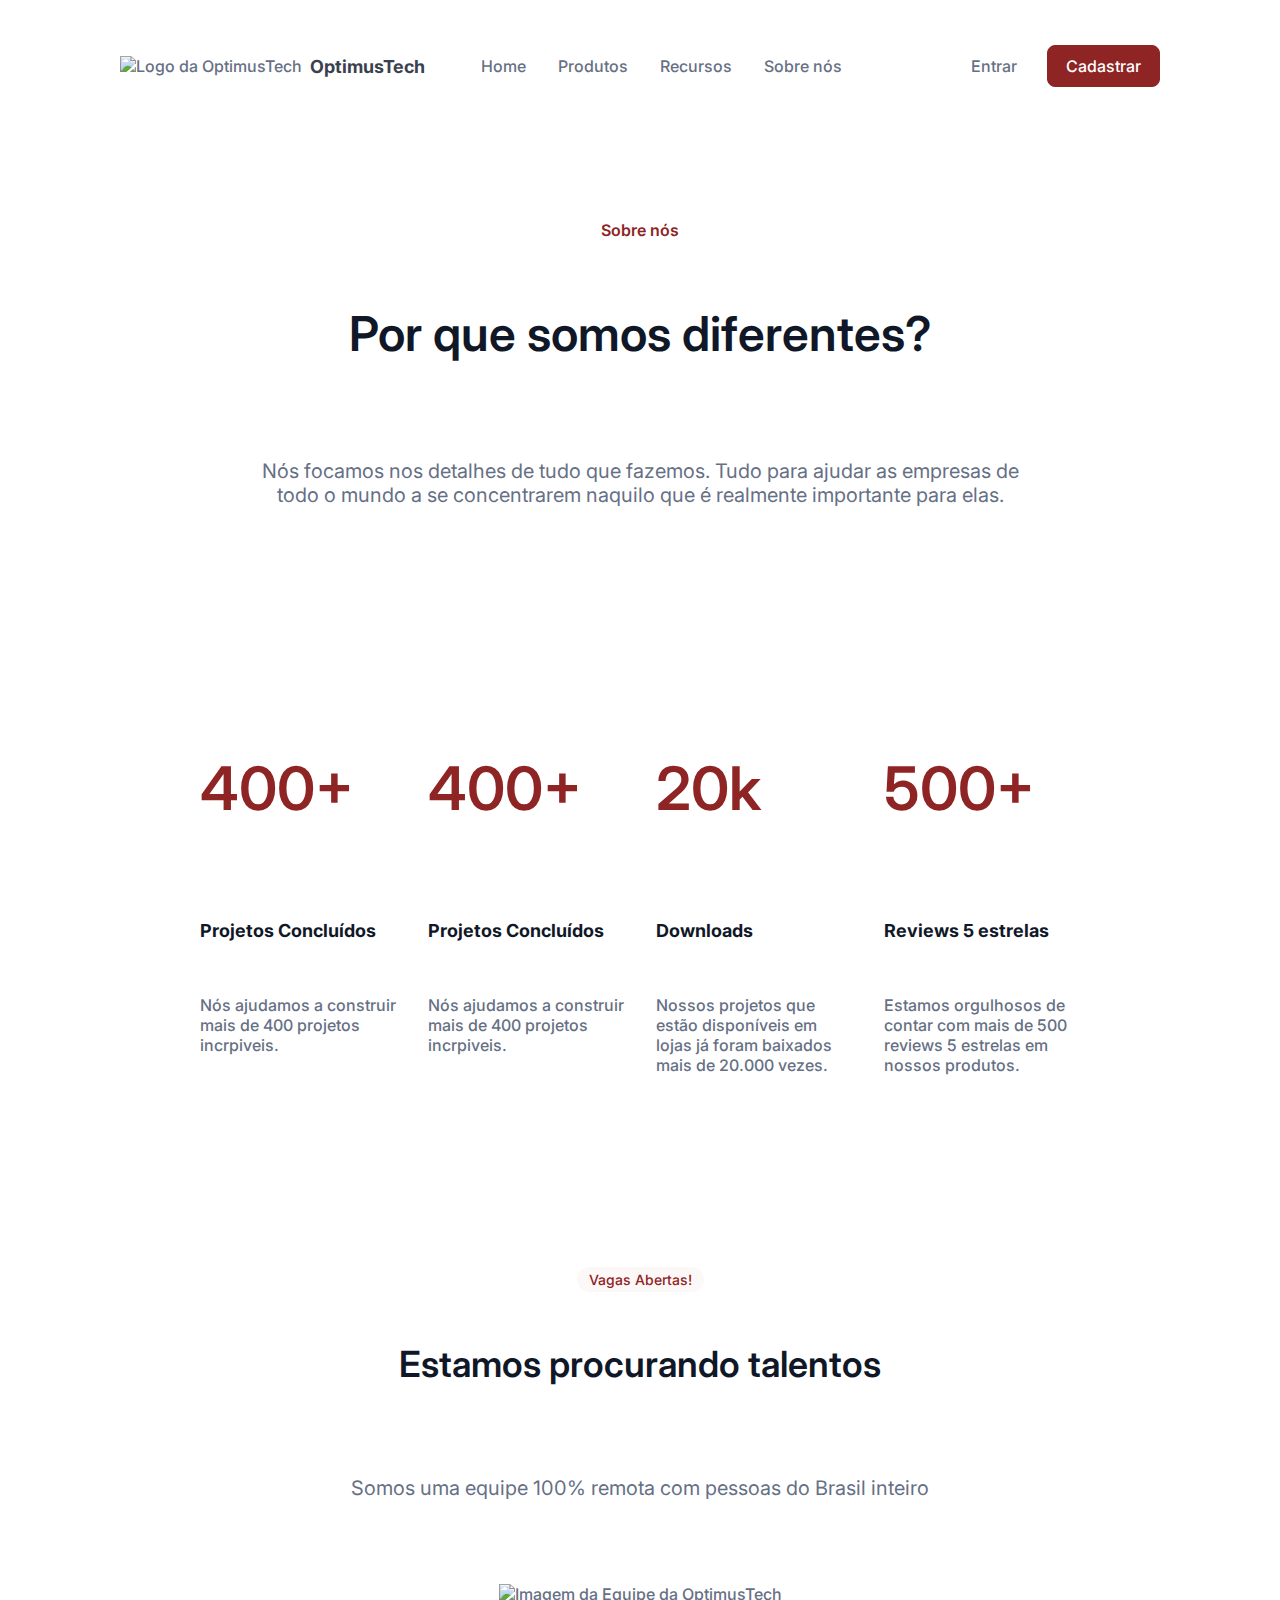
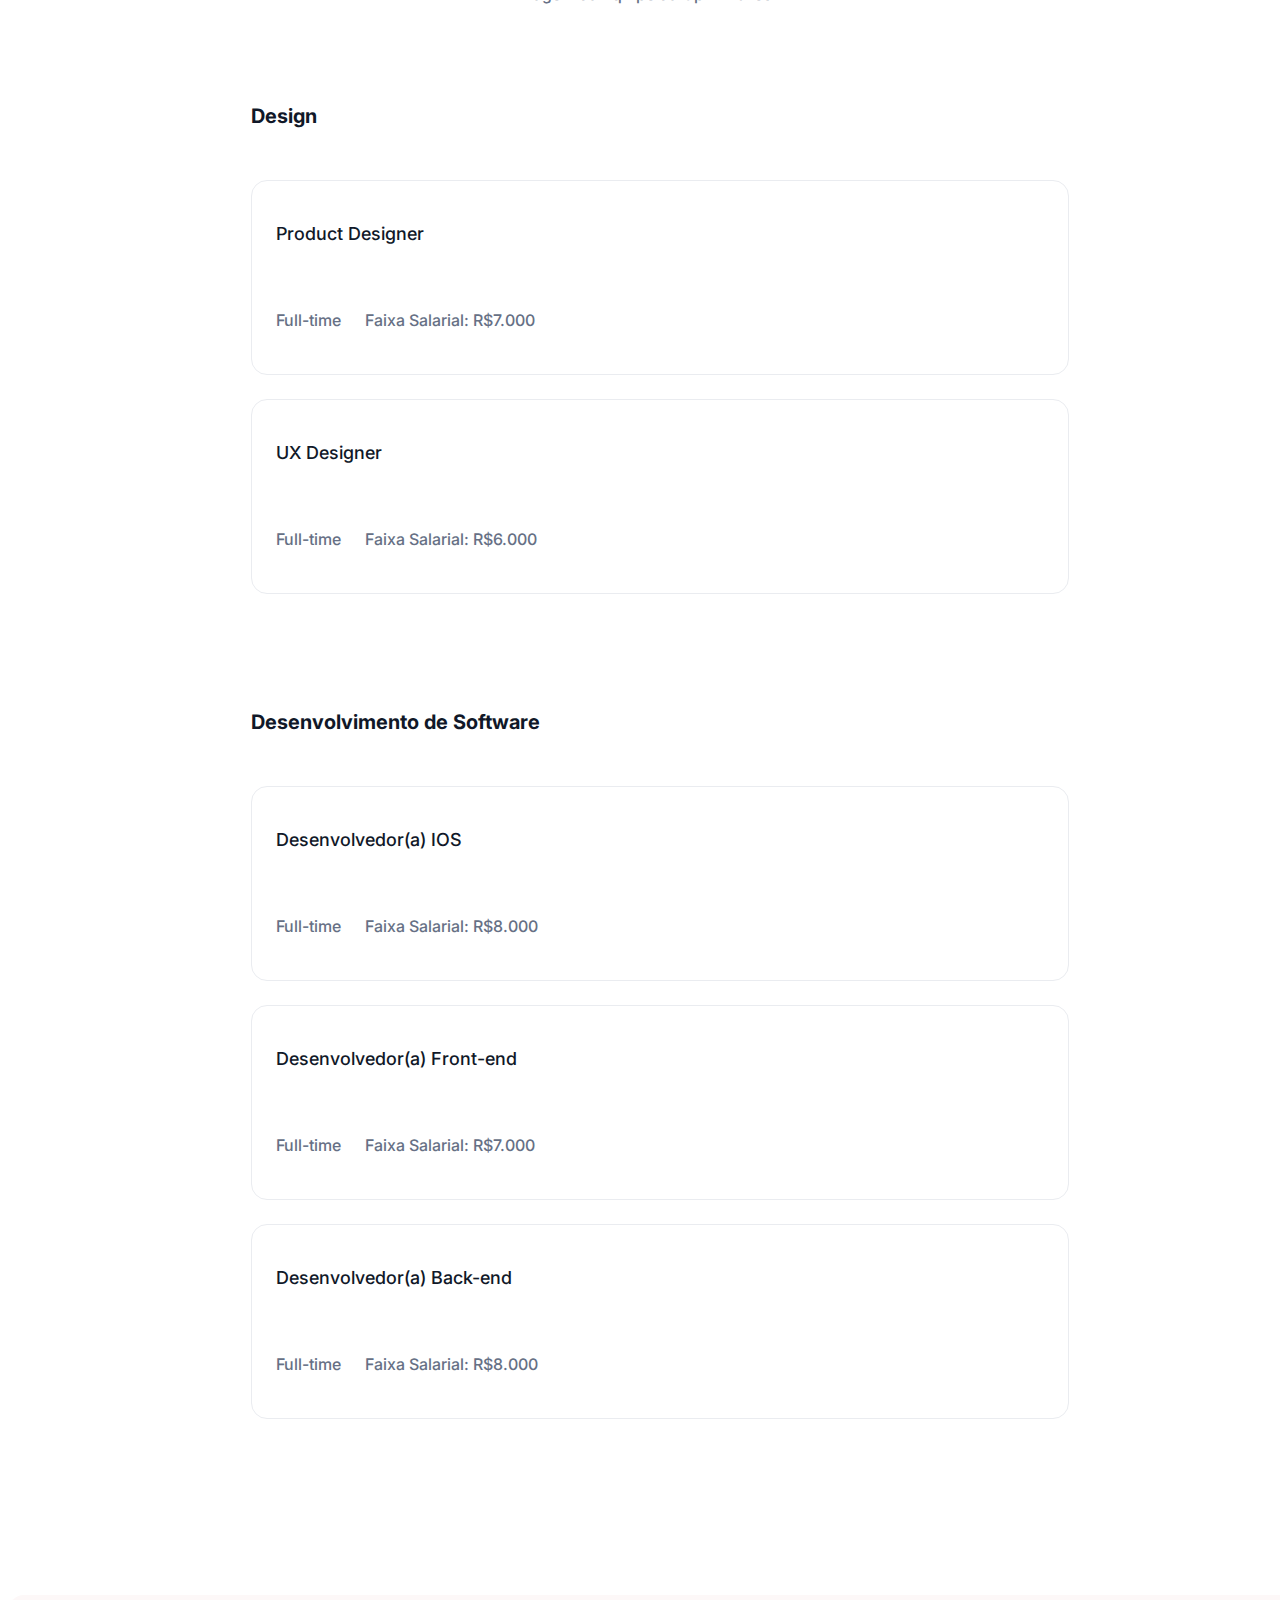
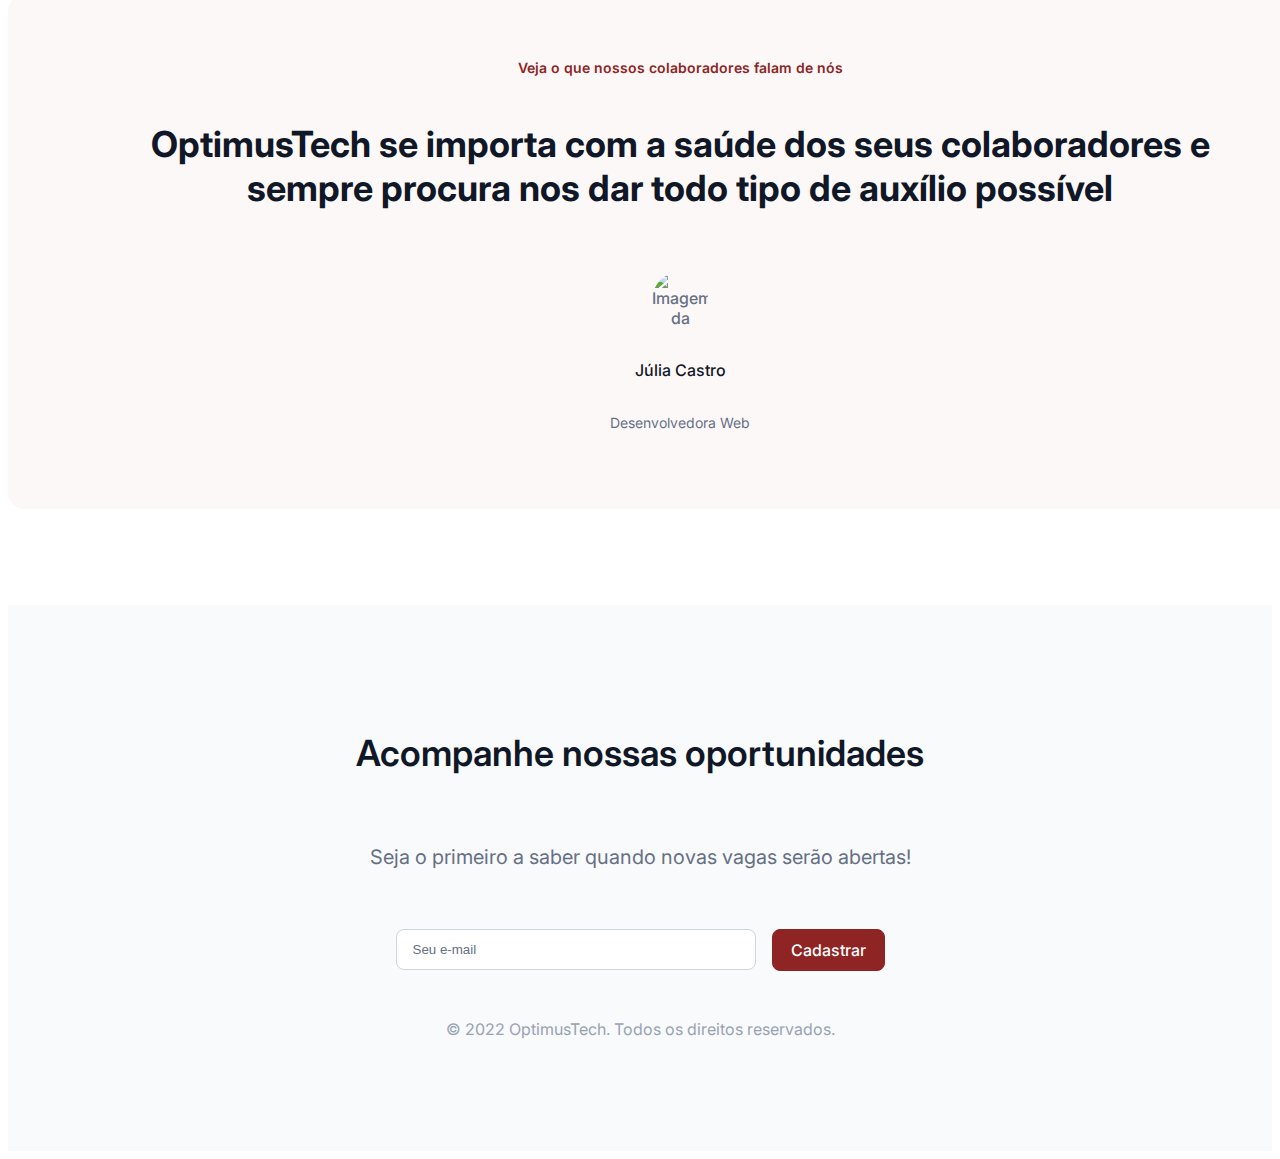
==== index.html @ 34bed28f "fix: corrigindo caminho do index.html" ====
<!DOCTYPE html>
<html lang="pt-br">
  <head>
    <meta charset="UTF-8" />
    <meta http-equiv="X-UA-Compatible" content="IE=edge" />
    <meta name="viewport" content="width=device-width, initial-scale=1.0" />

    <title>OptimusTech</title>
    <link rel="shortcut icon" href="./assets/favicon.ico" type="image/x-icon" />

    <link rel="stylesheet" href="src/styles/reset.cs" />
    <link rel="stylesheet" href="src/styles/style.css" />
  </head>

  <body>
    <header class="cabecalho">
      <section class="cabecalho__empresa">
        <img
          src="./assets/img/Logo_OptimusTech.svg"
          alt="Logo da OptimusTech"
        />
        <h2 class="cabecalho__empresa__nome">OptimusTech</h2>
      </section>

      <section class="cabecalho__navegacao">
        <nav class="cabecalho__navegacao__links">
          <a href="#" class="cabecalho__navegacao__links__item">Home</a>
          <a href="#" class="cabecalho__navegacao__links__item">Produtos</a>
          <a href="#" class="cabecalho__navegacao__links__item">Recursos</a>
          <a href="#" class="cabecalho__navegacao__links__item">Sobre nós</a>
        </nav>
      </section>

      <section></section>

      <section class="cabecalho__botoes">
        <button class="botao entrar" type="button">Entrar</button>
        <button class="botao cadastrar" type="button">Cadastrar</button>
      </section>
    </header>

    <main class="container">
      <section class="container__sobre-nos">
        <span class="container__sobre-nos__texto">Sobre nós</span>
        <h2 class="container__sobre-nos__titulo">Por que somos diferentes?</h2>
        <p class="container__sobre-nos__info">
          Nós focamos nos detalhes de tudo que fazemos. Tudo para ajudar as
          empresas de todo o mundo a se concentrarem naquilo que é realmente
          importante para elas.
        </p>
      </section>

      <section class="container__metricas">
        <ul class="lista-metricas">
          <li>
            <h2 class="lista-metricas__titulo">400+</h2>
            <h3 class="lista-metricas__subTitulo">Projetos Concluídos</h3>
            <p class="lista-metricas-info">
              Nós ajudamos a construir mais de 400 projetos incrpiveis.
            </p>
          </li>

          <li>
            <h2 class="lista-metricas__titulo">400+</h2>
            <h3 class="lista-metricas__subTitulo">Projetos Concluídos</h3>
            <p class="lista-metricas-info">
              Nós ajudamos a construir mais de 400 projetos incrpiveis.
            </p>
          </li>

          <li>
            <h2 class="lista-metricas__titulo">20k</h2>
            <h3 class="lista-metricas__subTitulo">Downloads</h3>
            <p class="lista-metricas-info">
              Nossos projetos que estão disponíveis em lojas já foram baixados
              mais de 20.000 vezes.
            </p>
          </li>

          <li>
            <h2 class="lista-metricas__titulo">500+</h2>
            <h3 class="lista-metricas__subTitulo">Reviews 5 estrelas</h3>
            <p class="lista-metricas-info">
              Estamos orgulhosos de contar com mais de 500 reviews 5 estrelas em
              nossos produtos.
            </p>
          </li>
        </ul>
      </section>

      <section class="container__vagas">
        <div class="container__vagas__textos">
          <span class="container__vagas__texto">Vagas Abertas!</span>
          <h2 class="container__vagas__titulo">Estamos procurando talentos</h2>
          <p class="container__vagas__info">
            Somos uma equipe 100% remota com pessoas do Brasil inteiro
          </p>
        </div>

        <img
          src="./assets/img/Imagem_Equipe.svg"
          alt="Imagem da Equipe da OptimusTech"
        />

        <div class="container__vagas__secao">
          <ul class="lista-vagas">
            <h3 class="lista-vagas__titulo">Design</h3>

            <div class="vagas">
              <li>
                <p class="vagas__titulo">Product Designer</p>
                <div class="vagas__info__salarial">
                  <p class="vagas__tempo">Full-time</p>
                  <p class="vagas__salario">Faixa Salarial: R$7.000</p>
                </div>
              </li>

              <li>
                <p class="vagas__titulo">UX Designer</p>
                <div class="vagas__info__salarial">
                  <p class="vagas__tempo">Full-time</p>
                  <p class="vagas__salario">Faixa Salarial: R$6.000</p>
                </div>
              </li>
            </div>
          </ul>

          <ul class="lista-vagas">
            <h3 class="lista-vagas__titulo">Desenvolvimento de Software</h3>

            <div class="vagas">
              <li>
                <p class="vagas__titulo">Desenvolvedor(a) IOS</p>
                <div class="vagas__info__salarial">
                  <p class="vagas__tempo">Full-time</p>
                  <p class="vagas__salario">Faixa Salarial: R$8.000</p>
                </div>
              </li>

              <li>
                <p class="vagas__titulo">Desenvolvedor(a) Front-end</p>
                <div class="vagas__info__salarial">
                  <p class="vagas__tempo">Full-time</p>
                  <p class="vagas__salario">Faixa Salarial: R$7.000</p>
                </div>
              </li>

              <li>
                <p class="vagas__titulo">Desenvolvedor(a) Back-end</p>
                <div class="vagas__info__salarial">
                  <p class="vagas__tempo">Full-time</p>
                  <p class="vagas__salario">Faixa Salarial: R$8.000</p>
                </div>
              </li>
            </div>
          </ul>
        </div>
      </section>

      <section class="container__depoimentos">
        <div class="container__depoimentos__textos">
          <span class="container__depoimentos__texto"
            >Veja o que nossos colaboradores falam de nós</span
          >
          <h2 class="container__depoimentos__titulo">
            OptimusTech se importa com a saúde dos seus colaboradores e sempre
            procura nos dar todo tipo de auxílio possível
          </h2>
        </div>

        <div class="container__depoimentos__colaborador">
          <img
            class="colaborador__imagem"
            src="./assets/img/Colaborador.png"
            alt="Imagem da Colaboradora Júlia"
          />

          <div class="colaborador__info">
            <p class="container__depoimentos__colaborador__nome">
              Júlia Castro
            </p>
            <p class="container__depoimentos__colaborador__area">
              Desenvolvedora Web
            </p>
          </div>
        </div>
      </section>
    </main>

    <footer class="rodape">
      <section class="rodape__container">
        <div class="oportunidades">
          <h2 class="oportunidades__titulo">Acompanhe nossas oportunidades</h2>
          <p class="oportunidades__texto">
            Seja o primeiro a saber quando novas vagas serão abertas!
          </p>
        </div>

        <form class="formulario">
          <input placeholder="Seu e-mail" type="email" id="email" />
          <button class="botao cadastrar" type="submit">Cadastrar</button>
        </form>
      </section>

      <p class="copyright">© 2022 OptimusTech. Todos os direitos reservados.</p>
    </footer>
  </body>
</html>
---- src/styles/style.css ----
@import url("https://fonts.googleapis.com/css2?family=Inter:wght@400;500;600&display=swap");

@import url("cabecalho.css");
@import url("sobre_nos.css");
@import url("metricas.css");
@import url("vagas.css");
@import url("depoimentos.css");
@import url("rodape.css");

:root {
  --branco: #ffffff;
  --cinza-azulado-claro: #f9fafb;
  --cinza-claro: #eaecf0;

  --azul-acinzentado: #98a2b3;
  --azul-acinzentado-claro: #d0d5dd;
  --azul-acinzentado-escuro: #667085;
  --azul-escuro-medio: #3a404e;
  --azul-muito-escuro: #101828;

  --vermelho-escuro: #8e2424;
  --vermelho-forte-opacidade: #c3191908;

  --fonte-principal: "Inter", sans-serif;
  --fonte-principal-peso: 500;
  --fonte-principal-tamanho: 16px;
}

body {
  background-color: var(--branco);
  color: var(--azul-acinzentado-escuro);

  font-family: var(--fonte-principal);
  font-weight: var(--fonte-principal-peso);
  font-size: var(--fonte-principal-tamanho);
}

.container {
  display: flex;
  flex-direction: column;
  gap: 64px;
}
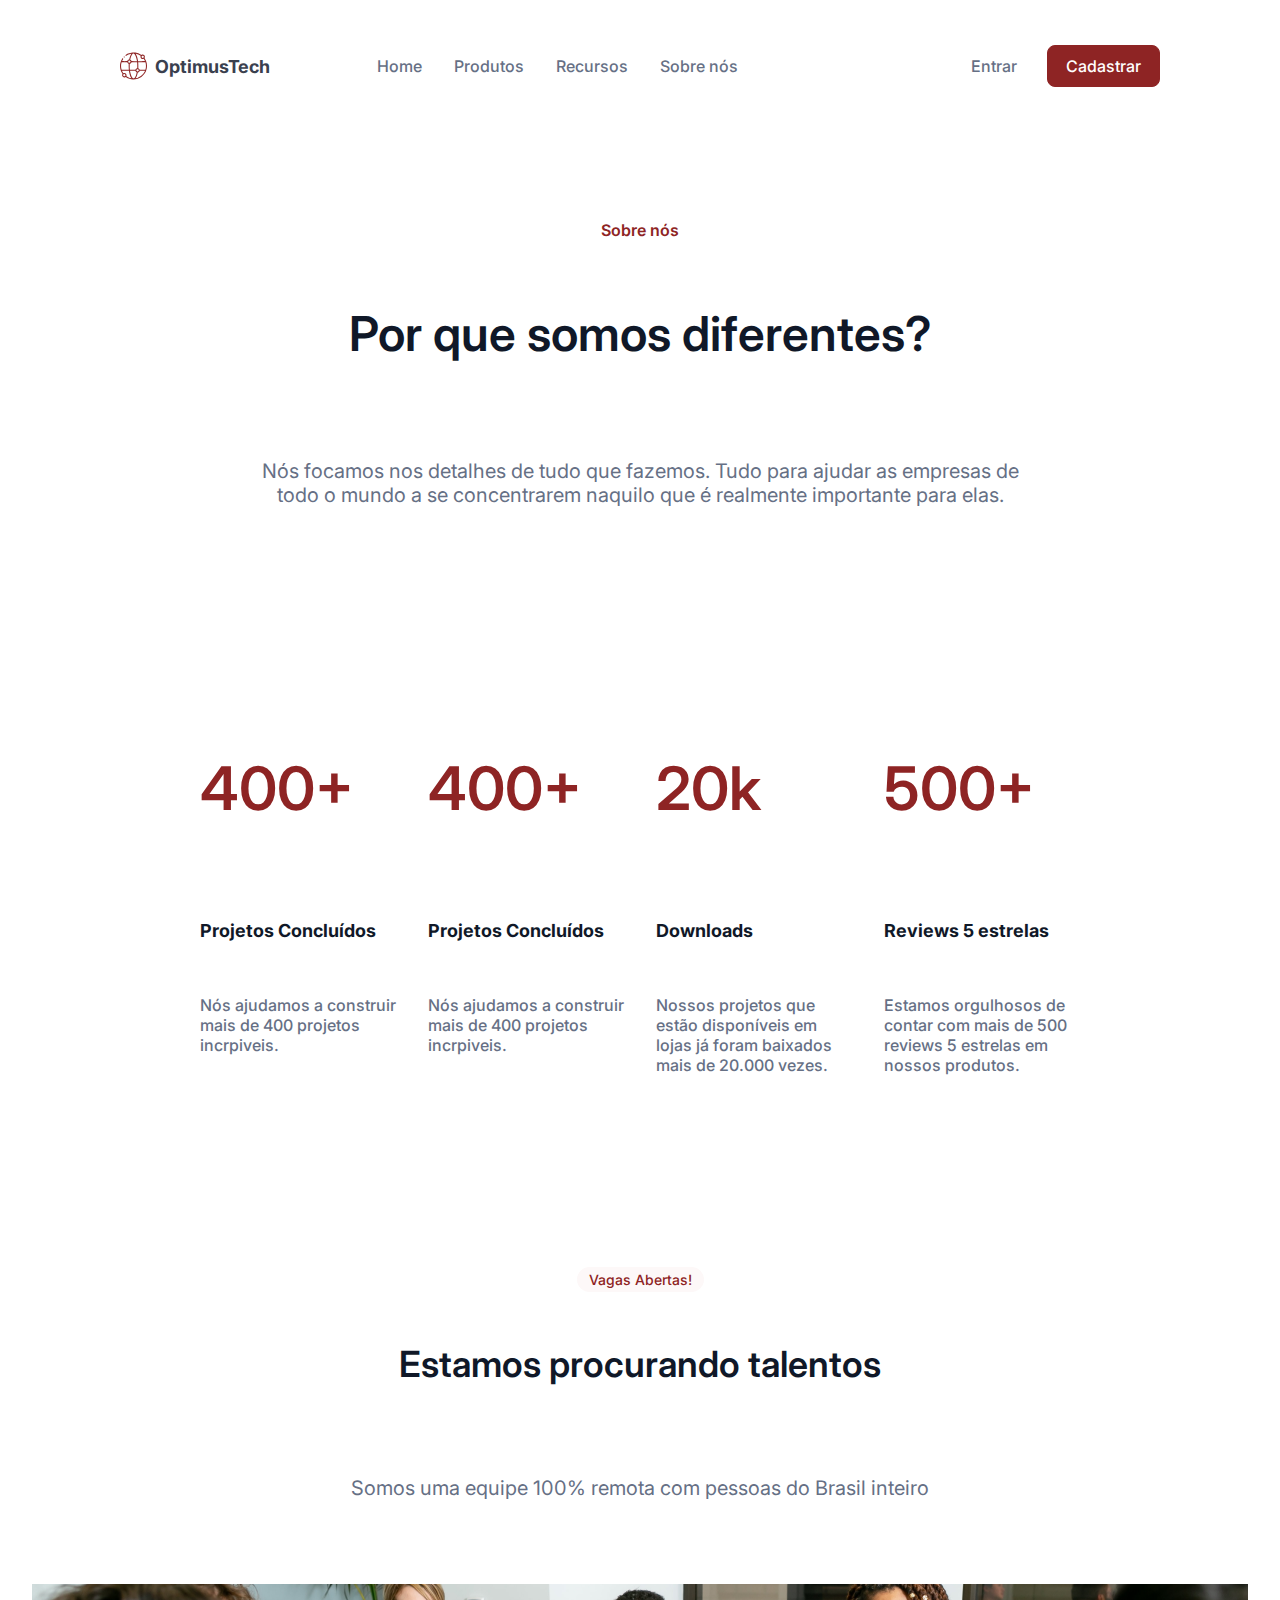
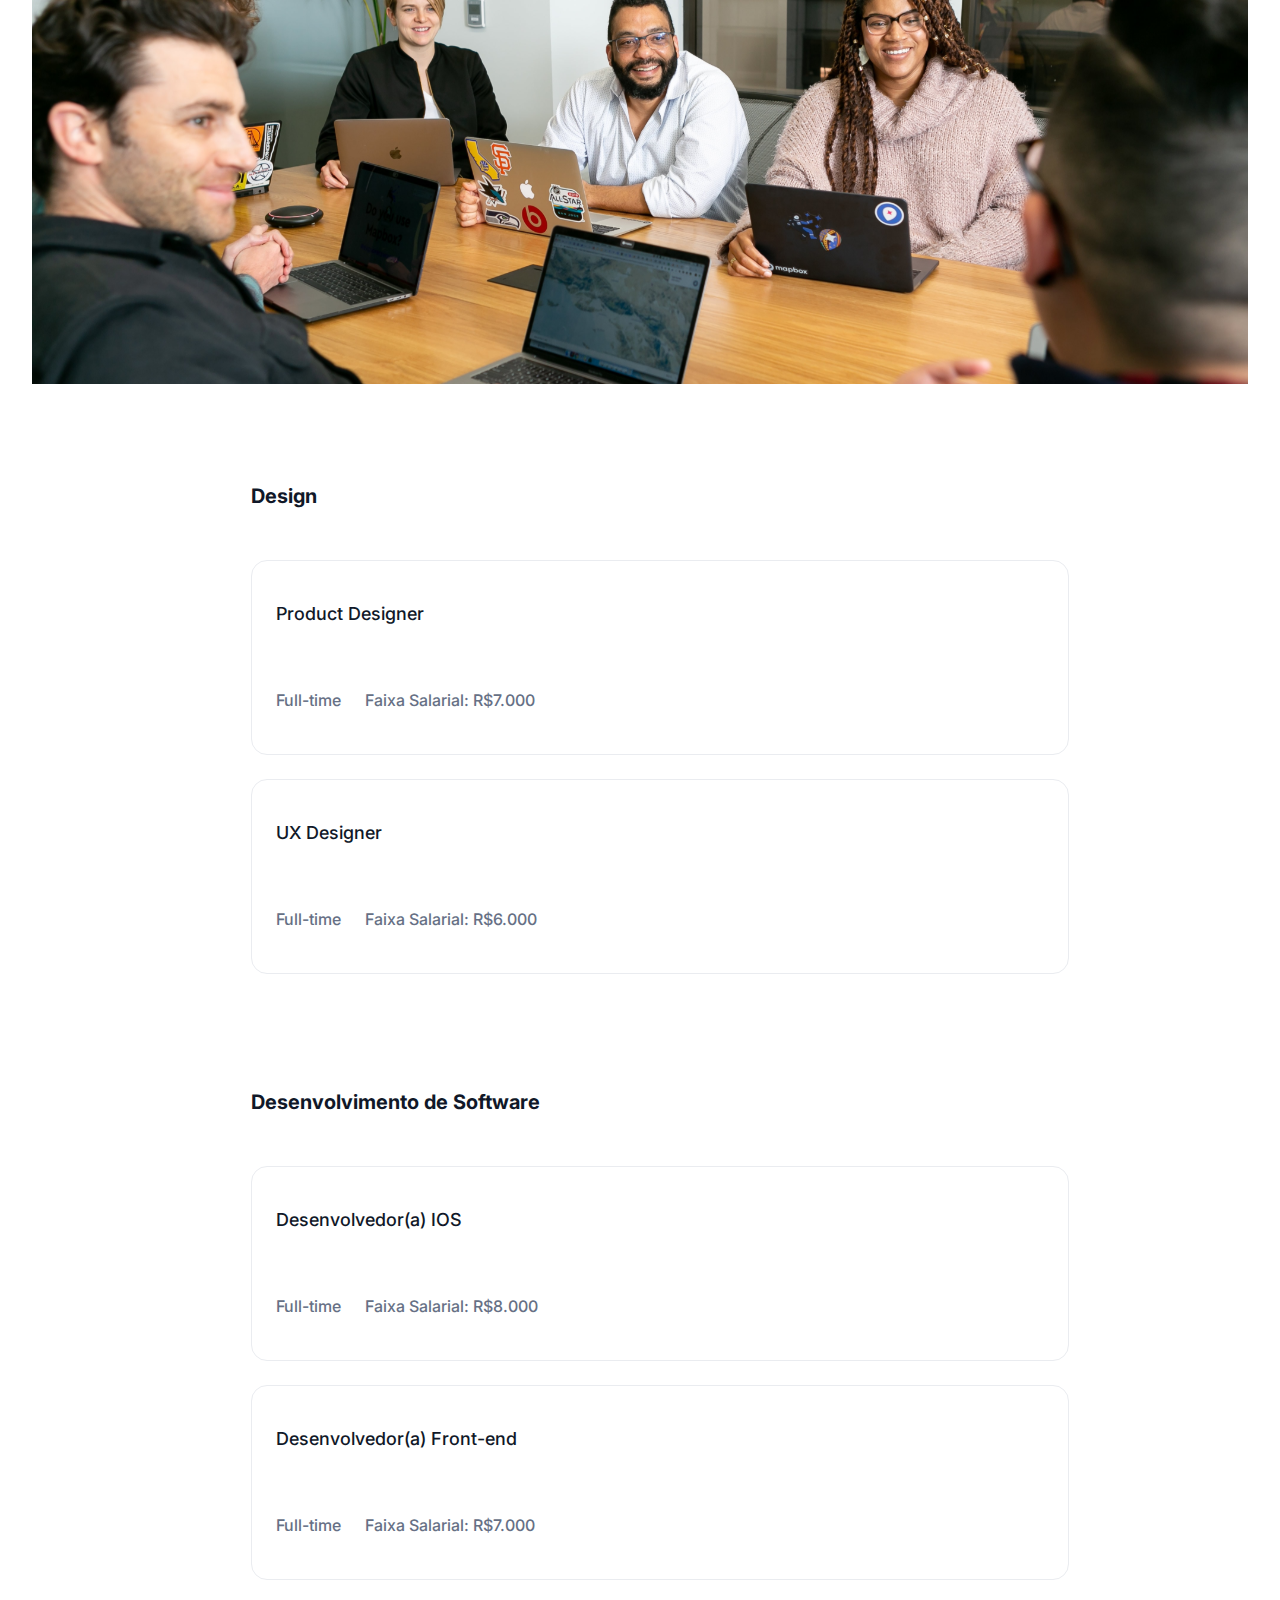
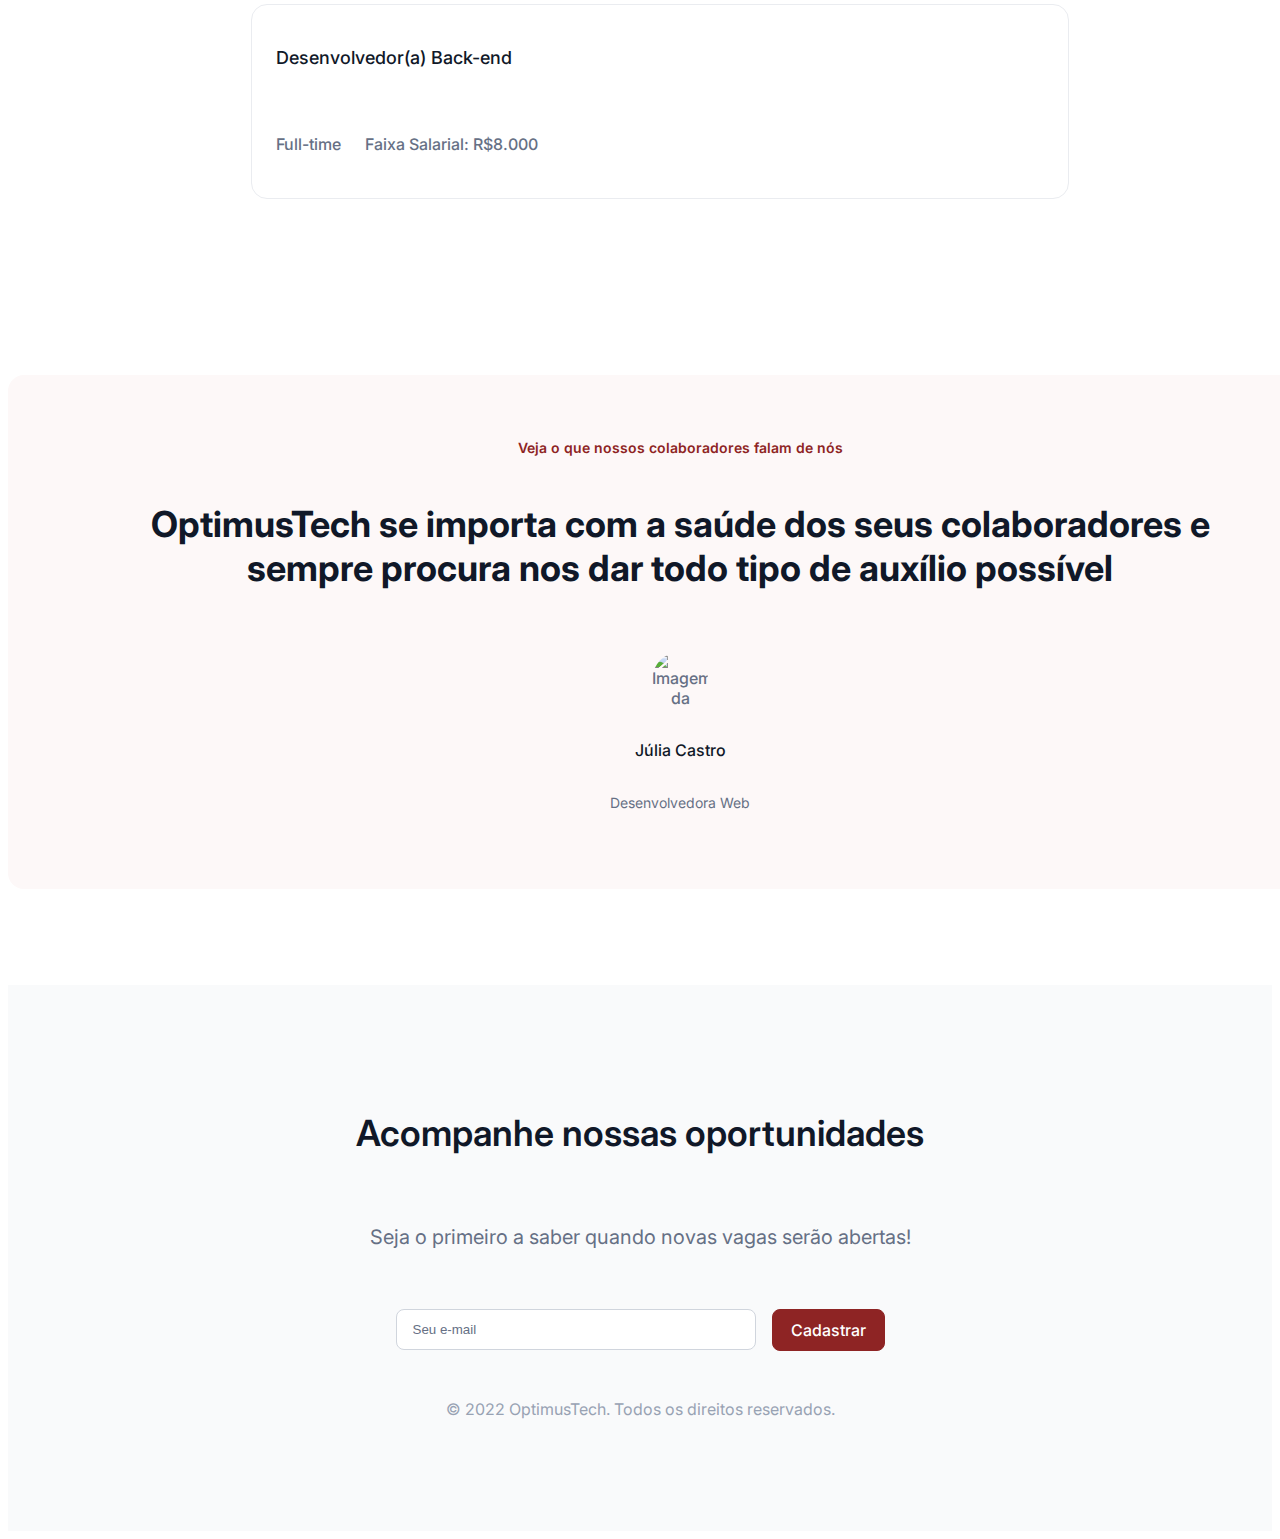
==== commit a3e19202: "fix: ajustando os caminhos das imagens do projeto" ====
--- a/index.html
+++ b/index.html
@@ -16,7 +16,7 @@
     <header class="cabecalho">
       <section class="cabecalho__empresa">
         <img
-          src="./assets/img/Logo_OptimusTech.svg"
+          src="src/assets/img/Logo_OptimusTech.svg"
           alt="Logo da OptimusTech"
         />
         <h2 class="cabecalho__empresa__nome">OptimusTech</h2>
@@ -98,7 +98,7 @@
         </div>
 
         <img
-          src="./assets/img/Imagem_Equipe.svg"
+          src="src/assets/img/Imagem_Equipe.svg"
           alt="Imagem da Equipe da OptimusTech"
         />
 
@@ -171,7 +171,7 @@
         <div class="container__depoimentos__colaborador">
           <img
             class="colaborador__imagem"
-            src="./assets/img/Colaborador.png"
+            src="src/assets/img/Colaborador.png"
             alt="Imagem da Colaboradora Júlia"
           />
 
